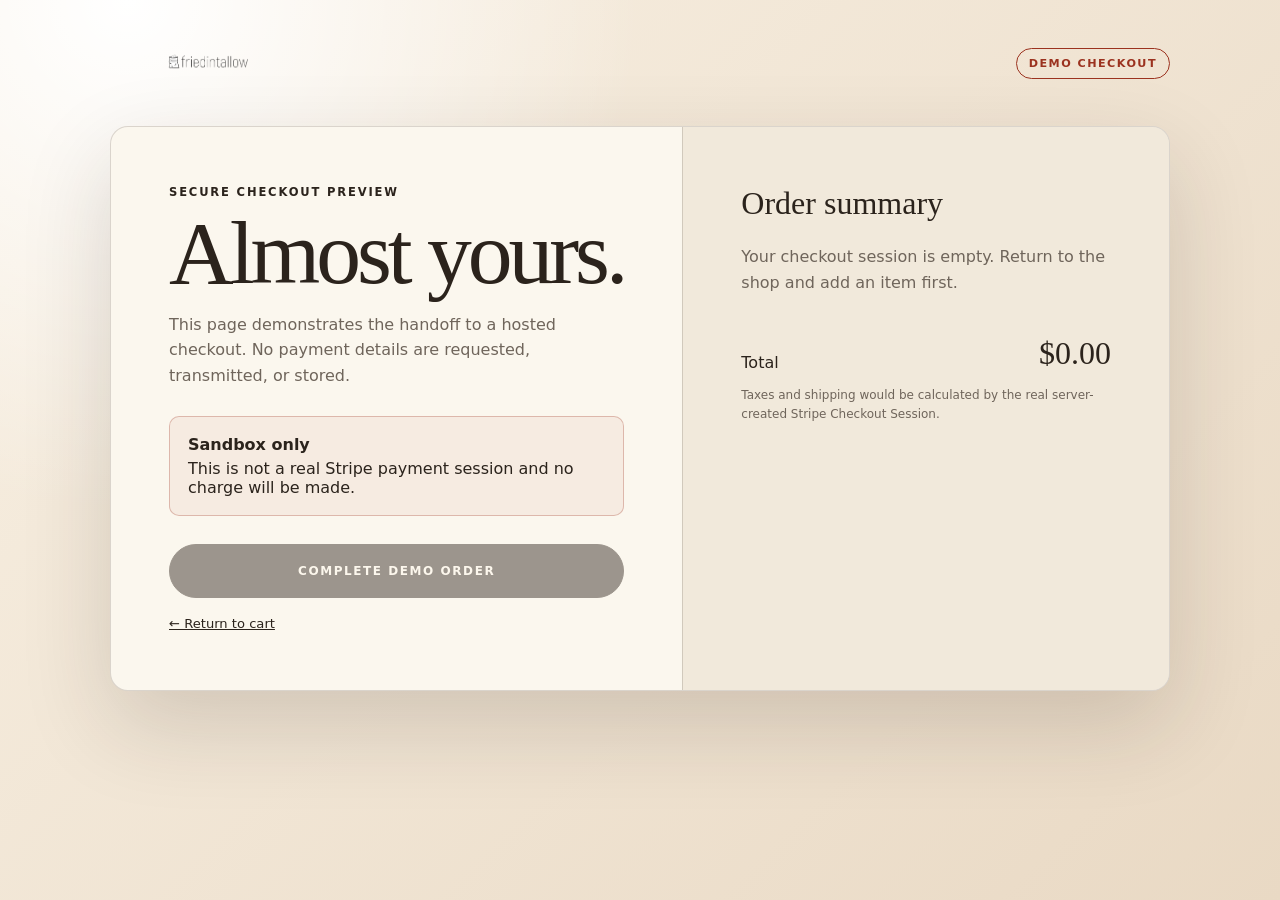
==== checkout.html @ 2d900c2c "Add dummy hosted checkout preview" ====
<!doctype html>
<html lang="en">
<head>
  <meta charset="utf-8">
  <meta name="viewport" content="width=device-width, initial-scale=1">
  <title>Demo Checkout | FriedIntallow</title>
  <link rel="icon" type="image/png" href="assets/friedintallow-logo-transparent.png">
  <style>
    :root { --cream:#f4ecdd; --paper:#fbf7ee; --ink:#2b231c; --muted:#6f655b; --line:rgba(43,35,28,.16); --brown:#2b2018; --rust:#9b321f; }
    * { box-sizing: border-box; }
    body { min-height:100vh; margin:0; color:var(--ink); background:radial-gradient(circle at 10% 0%,#fff,transparent 32rem),linear-gradient(135deg,#f8f0e3,#e9d9c4); font-family:Inter,ui-sans-serif,system-ui,-apple-system,BlinkMacSystemFont,"Segoe UI",sans-serif; }
    a { color:inherit; }
    .shell { width:min(1060px,calc(100% - 32px)); margin:0 auto; padding:34px 0 64px; }
    .topbar { display:flex; align-items:center; justify-content:space-between; gap:20px; margin-bottom:34px; }
    .logo { width:190px; height:54px; object-fit:contain; }
    .demo-badge { padding:8px 12px; border:1px solid var(--rust); border-radius:999px; color:var(--rust); font-size:.7rem; font-weight:800; letter-spacing:.13em; text-transform:uppercase; }
    .checkout { display:grid; grid-template-columns:minmax(0,1.08fr) minmax(340px,.92fr); overflow:hidden; border:1px solid var(--line); border-radius:18px; background:var(--paper); box-shadow:0 34px 90px rgba(43,32,24,.16); }
    .panel { padding:clamp(28px,5vw,58px); }
    .summary { background:rgba(229,215,196,.46); border-left:1px solid var(--line); }
    .eyebrow { margin:0 0 13px; font-size:.72rem; font-weight:800; letter-spacing:.16em; text-transform:uppercase; }
    h1 { max-width:520px; margin:0 0 18px; font-family:Georgia,"Times New Roman",serif; font-size:clamp(3rem,7vw,5.6rem); font-weight:400; line-height:.91; letter-spacing:-.045em; }
    h2 { margin:0 0 22px; font-family:Georgia,"Times New Roman",serif; font-size:2rem; font-weight:400; }
    .lede,.fine,.empty { color:var(--muted); line-height:1.6; }
    .notice { margin:28px 0; padding:18px; border:1px solid rgba(155,50,31,.28); border-radius:10px; background:rgba(155,50,31,.055); }
    .notice strong { display:block; margin-bottom:5px; }
    .button { width:100%; min-height:54px; border:1px solid var(--brown); border-radius:999px; background:var(--brown); color:#fff8ec; font:inherit; font-size:.75rem; font-weight:800; letter-spacing:.13em; text-transform:uppercase; cursor:pointer; }
    .button:disabled { opacity:.45; cursor:not-allowed; }
    .back { display:inline-block; margin-top:18px; font-size:.82rem; }
    .line { padding:15px 0; border-bottom:1px solid var(--line); }
    .line-head,.total { display:flex; justify-content:space-between; gap:18px; }
    .line strong { font-family:Georgia,"Times New Roman",serif; font-size:1.08rem; font-weight:400; }
    .line-detail { margin-top:6px; color:var(--muted); font-size:.78rem; line-height:1.45; }
    .total { align-items:end; padding-top:24px; }
    .total strong { font-family:Georgia,"Times New Roman",serif; font-size:2rem; font-weight:400; }
    .fine { margin:14px 0 0; font-size:.75rem; }
    @media(max-width:760px){ .shell{width:min(100% - 20px,620px);padding-top:18px}.checkout{grid-template-columns:1fr}.summary{border-left:0;border-top:1px solid var(--line)}.topbar{margin-bottom:18px}.logo{width:150px} }
  </style>
</head>
<body>
  <main class="shell">
    <header class="topbar">
      <a href="index.html" aria-label="Return to FriedIntallow"><img class="logo" src="assets/friedintallow-logo-transparent.png" alt="FriedIntallow"></a>
      <span class="demo-badge">Demo checkout</span>
    </header>
    <section class="checkout" aria-labelledby="checkout-title">
      <div class="panel">
        <p class="eyebrow">Secure checkout preview</p>
        <h1 id="checkout-title">Almost yours.</h1>
        <p class="lede">This page demonstrates the handoff to a hosted checkout. No payment details are requested, transmitted, or stored.</p>
        <div class="notice"><strong>Sandbox only</strong>This is not a real Stripe payment session and no charge will be made.</div>
        <button class="button" id="complete-order" type="button">Complete demo order</button>
        <a class="back" href="index.html">← Return to cart</a>
      </div>
      <aside class="panel summary" aria-labelledby="summary-title">
        <h2 id="summary-title">Order summary</h2>
        <div id="order-lines"></div>
        <div class="total"><span>Total</span><strong id="order-total">$0.00</strong></div>
        <p class="fine">Taxes and shipping would be calculated by the real server-created Stripe Checkout Session.</p>
      </aside>
    </section>
  </main>
  <script>
    const currency = new Intl.NumberFormat("en-US", { style: "currency", currency: "USD" });
    const lines = document.querySelector("#order-lines");
    const total = document.querySelector("#order-total");
    const completeButton = document.querySelector("#complete-order");
    let order = null;

    try { order = JSON.parse(sessionStorage.getItem("friedintallow-checkout") || "null"); } catch { order = null; }

    if (!order || !Number.isFinite(order.subtotal) || order.subtotal < 0) {
      lines.innerHTML = '<p class="empty">Your checkout session is empty. Return to the shop and add an item first.</p>';
      completeButton.disabled = true;
    } else {
      const bundleLines = (order.bundles || []).map((bundle) => `
        <div class="line">
          <div class="line-head"><strong>${bundle.size}-Bag Build Your Box</strong><span>${currency.format(bundle.price)}</span></div>
          <div class="line-detail">${bundle.flavors.map((flavor) => `${flavor.quantity} × ${flavor.name}`).join(" · ")}</div>
        </div>`).join("");
      const singleLines = (order.singles || []).map((item) => `
        <div class="line">
          <div class="line-head"><strong>${item.quantity} × ${item.name}</strong><span>${currency.format(item.price * item.quantity)}</span></div>
          <div class="line-detail">2.5 oz bag · ${currency.format(item.price)} each</div>
        </div>`).join("");
      lines.innerHTML = bundleLines + singleLines;
      total.textContent = currency.format(order.subtotal);
    }

    completeButton.addEventListener("click", () => {
      localStorage.removeItem("friedintallow-cart");
      localStorage.removeItem("friedintallow-bundles");
      sessionStorage.removeItem("friedintallow-checkout");
      window.location.assign("index.html?checkout=success");
    });
  </script>
</body>
</html>
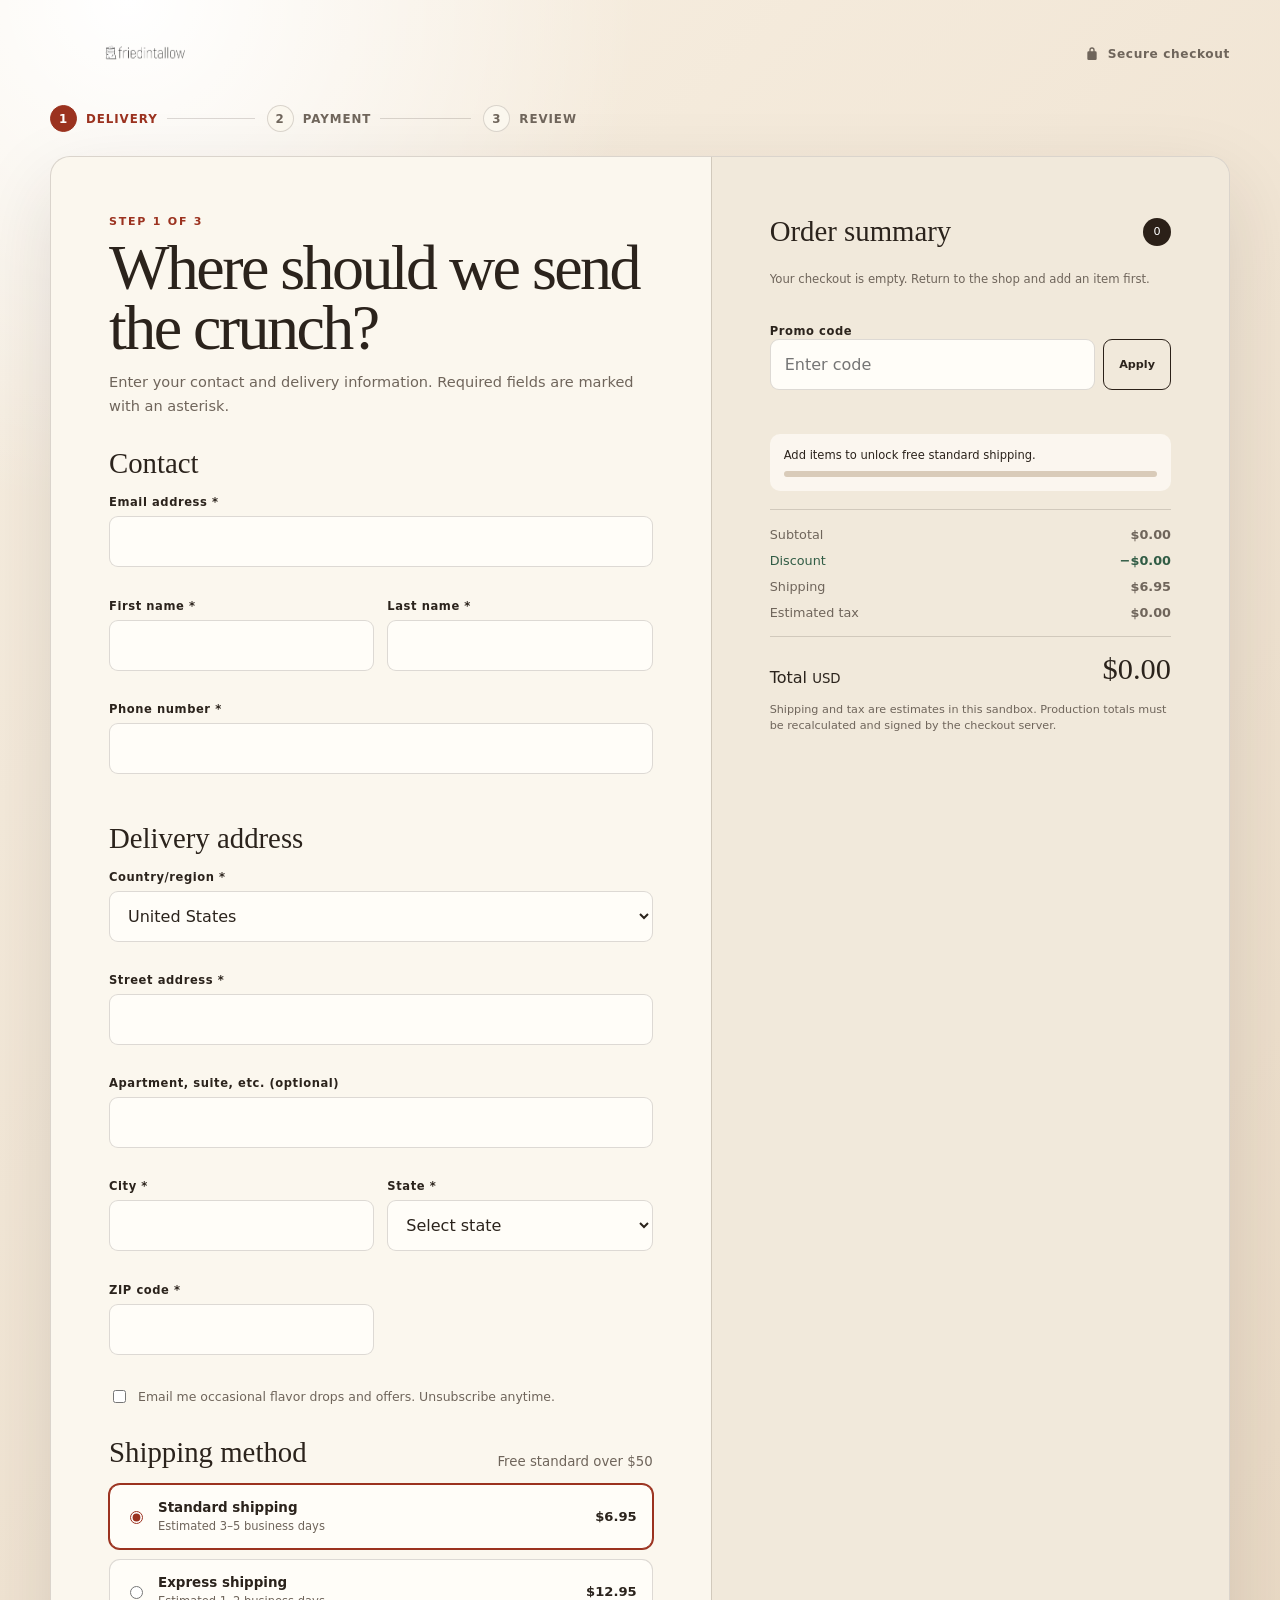
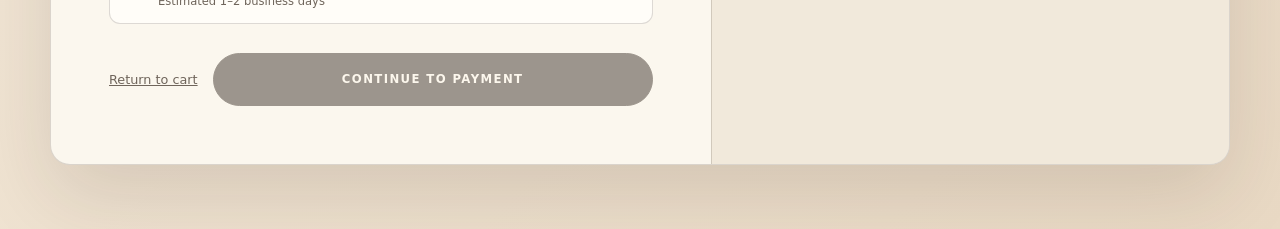
==== commit 639abf2e: "Build complete in-house checkout flow" ====
--- a/checkout.html
+++ b/checkout.html
@@ -3,95 +3,143 @@
 <head>
   <meta charset="utf-8">
   <meta name="viewport" content="width=device-width, initial-scale=1">
-  <title>Demo Checkout | FriedIntallow</title>
+  <meta name="theme-color" content="#f4ecdd">
+  <title>Secure Checkout | FriedIntallow</title>
   <link rel="icon" type="image/png" href="assets/friedintallow-logo-transparent.png">
   <style>
-    :root { --cream:#f4ecdd; --paper:#fbf7ee; --ink:#2b231c; --muted:#6f655b; --line:rgba(43,35,28,.16); --brown:#2b2018; --rust:#9b321f; }
-    * { box-sizing: border-box; }
-    body { min-height:100vh; margin:0; color:var(--ink); background:radial-gradient(circle at 10% 0%,#fff,transparent 32rem),linear-gradient(135deg,#f8f0e3,#e9d9c4); font-family:Inter,ui-sans-serif,system-ui,-apple-system,BlinkMacSystemFont,"Segoe UI",sans-serif; }
-    a { color:inherit; }
-    .shell { width:min(1060px,calc(100% - 32px)); margin:0 auto; padding:34px 0 64px; }
-    .topbar { display:flex; align-items:center; justify-content:space-between; gap:20px; margin-bottom:34px; }
-    .logo { width:190px; height:54px; object-fit:contain; }
-    .demo-badge { padding:8px 12px; border:1px solid var(--rust); border-radius:999px; color:var(--rust); font-size:.7rem; font-weight:800; letter-spacing:.13em; text-transform:uppercase; }
-    .checkout { display:grid; grid-template-columns:minmax(0,1.08fr) minmax(340px,.92fr); overflow:hidden; border:1px solid var(--line); border-radius:18px; background:var(--paper); box-shadow:0 34px 90px rgba(43,32,24,.16); }
-    .panel { padding:clamp(28px,5vw,58px); }
-    .summary { background:rgba(229,215,196,.46); border-left:1px solid var(--line); }
-    .eyebrow { margin:0 0 13px; font-size:.72rem; font-weight:800; letter-spacing:.16em; text-transform:uppercase; }
-    h1 { max-width:520px; margin:0 0 18px; font-family:Georgia,"Times New Roman",serif; font-size:clamp(3rem,7vw,5.6rem); font-weight:400; line-height:.91; letter-spacing:-.045em; }
-    h2 { margin:0 0 22px; font-family:Georgia,"Times New Roman",serif; font-size:2rem; font-weight:400; }
-    .lede,.fine,.empty { color:var(--muted); line-height:1.6; }
-    .notice { margin:28px 0; padding:18px; border:1px solid rgba(155,50,31,.28); border-radius:10px; background:rgba(155,50,31,.055); }
-    .notice strong { display:block; margin-bottom:5px; }
-    .button { width:100%; min-height:54px; border:1px solid var(--brown); border-radius:999px; background:var(--brown); color:#fff8ec; font:inherit; font-size:.75rem; font-weight:800; letter-spacing:.13em; text-transform:uppercase; cursor:pointer; }
-    .button:disabled { opacity:.45; cursor:not-allowed; }
-    .back { display:inline-block; margin-top:18px; font-size:.82rem; }
-    .line { padding:15px 0; border-bottom:1px solid var(--line); }
-    .line-head,.total { display:flex; justify-content:space-between; gap:18px; }
-    .line strong { font-family:Georgia,"Times New Roman",serif; font-size:1.08rem; font-weight:400; }
-    .line-detail { margin-top:6px; color:var(--muted); font-size:.78rem; line-height:1.45; }
-    .total { align-items:end; padding-top:24px; }
-    .total strong { font-family:Georgia,"Times New Roman",serif; font-size:2rem; font-weight:400; }
-    .fine { margin:14px 0 0; font-size:.75rem; }
-    @media(max-width:760px){ .shell{width:min(100% - 20px,620px);padding-top:18px}.checkout{grid-template-columns:1fr}.summary{border-left:0;border-top:1px solid var(--line)}.topbar{margin-bottom:18px}.logo{width:150px} }
+    :root{--cream:#f4ecdd;--paper:#fbf7ee;--ink:#2b231c;--muted:#6f655b;--line:rgba(43,35,28,.16);--brown:#2b2018;--rust:#9b321f;--green:#315c45;--error:#a52a1e;--shadow:0 30px 80px rgba(43,32,24,.13)}
+    *{box-sizing:border-box}html{scroll-behavior:smooth}body{min-height:100vh;margin:0;color:var(--ink);background:radial-gradient(circle at 10% 0%,#fff,transparent 32rem),linear-gradient(135deg,#f8f0e3,#e9d9c4);font-family:Inter,ui-sans-serif,system-ui,-apple-system,BlinkMacSystemFont,"Segoe UI",sans-serif}button,input,select{font:inherit}button{color:inherit}a{color:inherit}.shell{width:min(1180px,calc(100% - 36px));margin:0 auto;padding:25px 0 64px}
+    .topbar{display:flex;align-items:center;justify-content:space-between;gap:18px;margin-bottom:22px}.logo{width:184px;height:54px;object-fit:contain}.secure-note{display:flex;align-items:center;gap:8px;color:var(--muted);font-size:.76rem;font-weight:700;letter-spacing:.05em}.secure-note svg{width:16px}
+    .progress{display:grid;grid-template-columns:repeat(3,1fr);max-width:650px;margin:0 0 24px;padding:0;list-style:none}.progress li{position:relative;display:flex;align-items:center;gap:9px;color:var(--muted);font-size:.74rem;font-weight:800;letter-spacing:.08em;text-transform:uppercase}.progress li:not(:last-child)::after{content:"";height:1px;flex:1;margin-right:12px;background:var(--line)}.progress span{display:grid;place-items:center;width:27px;height:27px;border:1px solid var(--line);border-radius:50%;background:var(--paper)}.progress .active{color:var(--rust)}.progress .active span,.progress .done span{border-color:var(--rust);background:var(--rust);color:white}.progress .done span{font-size:0}.progress .done span::before{content:"✓";font-size:.78rem}
+    .checkout{display:grid;grid-template-columns:minmax(0,1.12fr) minmax(360px,.88fr);overflow:hidden;border:1px solid var(--line);border-radius:20px;background:var(--paper);box-shadow:var(--shadow)}.panel{padding:clamp(28px,4.8vw,58px)}.summary{border-left:1px solid var(--line);background:rgba(229,215,196,.46)}
+    .step[hidden]{display:none}.eyebrow{margin:0 0 10px;color:var(--rust);font-size:.69rem;font-weight:850;letter-spacing:.16em;text-transform:uppercase}h1{margin:0 0 12px;font-family:Georgia,"Times New Roman",serif;font-size:clamp(2.7rem,5vw,4.7rem);font-weight:400;line-height:.94;letter-spacing:-.04em}h2{margin:0;font-family:Georgia,"Times New Roman",serif;font-size:1.8rem;font-weight:400}.lede{margin:0 0 29px;color:var(--muted);font-size:.91rem;line-height:1.65}
+    .section-head{display:flex;align-items:end;justify-content:space-between;gap:18px;margin:30px 0 15px}.section-head:first-of-type{margin-top:0}.section-head small{color:var(--muted)}.grid{display:grid;grid-template-columns:1fr 1fr;gap:13px}.field{display:grid;gap:7px}.field.full{grid-column:1/-1}.field label,.group-label{font-size:.72rem;font-weight:800;letter-spacing:.05em}.field input,.field select,.promo-row input{width:100%;height:51px;padding:0 14px;border:1px solid var(--line);border-radius:9px;outline:0;background:#fffdf8;color:var(--ink);transition:border-color .18s,box-shadow .18s}.field input:focus,.field select:focus,.promo-row input:focus{border-color:var(--rust);box-shadow:0 0 0 3px rgba(155,50,31,.1)}.field input[aria-invalid="true"],.field select[aria-invalid="true"]{border-color:var(--error)}.error{min-height:1em;margin:0;color:var(--error);font-size:.7rem}.checkbox{display:flex;align-items:flex-start;gap:9px;margin-top:15px;color:var(--muted);font-size:.78rem;line-height:1.4}.checkbox input{margin-top:2px;accent-color:var(--rust)}
+    .shipping-options,.payment-options{display:grid;gap:10px}.option{position:relative;display:grid;grid-template-columns:auto 1fr auto;align-items:center;gap:12px;padding:15px;border:1px solid var(--line);border-radius:11px;background:#fffdf8;cursor:pointer}.option:has(input:checked){border-color:var(--rust);box-shadow:0 0 0 1px var(--rust)}.option input{accent-color:var(--rust)}.option strong{display:block;font-size:.84rem}.option small{display:block;margin-top:4px;color:var(--muted);font-size:.72rem}.option-price{font-size:.82rem;font-weight:800}.free{color:var(--green)}
+    .wallets{display:grid;grid-template-columns:1fr 1fr;gap:10px}.wallet{height:51px;border:1px solid #111;border-radius:9px;background:#111;color:#fff;font-weight:750;cursor:pointer}.wallet.google{background:#fff;color:#252525}.wallet.selected{outline:3px solid rgba(155,50,31,.28);border-color:var(--rust)}.or{display:flex;align-items:center;gap:12px;margin:20px 0;color:var(--muted);font-size:.7rem;text-transform:uppercase}.or::before,.or::after{content:"";height:1px;flex:1;background:var(--line)}.card-box{padding:18px;border:1px solid var(--line);border-radius:12px;background:rgba(255,253,248,.72)}.card-box.disabled{opacity:.5}.test-note{margin:0 0 16px;padding:11px 13px;border-radius:8px;background:#f2e8d9;color:var(--muted);font-size:.72rem;line-height:1.45}.card-icons{letter-spacing:.12em}.actions{display:flex;align-items:center;gap:15px;margin-top:29px}.button{min-height:53px;padding:0 25px;border:1px solid var(--brown);border-radius:999px;background:var(--brown);color:#fff8ec;font-size:.73rem;font-weight:850;letter-spacing:.12em;text-transform:uppercase;cursor:pointer}.button.primary{flex:1}.button.secondary{background:transparent;color:var(--ink)}.button:disabled{opacity:.45;cursor:not-allowed}.back-link{border:0;background:none;color:var(--muted);font-size:.8rem;text-decoration:underline;cursor:pointer}
+    .review-block{margin-top:20px;border:1px solid var(--line);border-radius:12px;overflow:hidden}.review-row{display:grid;grid-template-columns:90px 1fr auto;gap:12px;padding:16px;border-bottom:1px solid var(--line);font-size:.8rem;line-height:1.5}.review-row:last-child{border-bottom:0}.review-row>strong{font-size:.72rem;text-transform:uppercase;letter-spacing:.08em}.review-row span{color:var(--muted)}.edit{align-self:start;border:0;background:none;color:var(--rust);font-size:.72rem;font-weight:800;cursor:pointer}.terms{margin-top:18px;color:var(--muted);font-size:.7rem;line-height:1.5}
+    .summary-title{display:flex;align-items:center;justify-content:space-between;margin-bottom:18px}.summary-count{display:grid;place-items:center;min-width:28px;height:28px;padding:0 8px;border-radius:99px;background:var(--brown);color:white;font-size:.7rem}.order-lines{max-height:330px;overflow:auto;padding-right:4px}.line{padding:14px 0;border-bottom:1px solid var(--line)}.line-head,.money-row,.total{display:flex;justify-content:space-between;gap:18px}.line strong{font-family:Georgia,"Times New Roman",serif;font-size:1.04rem;font-weight:400}.line-detail{margin-top:5px;color:var(--muted);font-size:.73rem;line-height:1.45}.promo{margin:20px 0}.promo-row{display:grid;grid-template-columns:1fr auto;gap:8px}.promo-row button{padding:0 15px;border:1px solid var(--brown);border-radius:9px;background:transparent;font-size:.7rem;font-weight:800;cursor:pointer}.promo-message{min-height:18px;margin:6px 0 0;font-size:.69rem}.promo-message.success{color:var(--green)}.promo-message.failure{color:var(--error)}.totals{display:grid;gap:11px;padding-top:17px;border-top:1px solid var(--line)}.money-row{color:var(--muted);font-size:.8rem}.discount-row{color:var(--green)}.total{align-items:end;margin-top:5px;padding-top:15px;border-top:1px solid var(--line)}.total strong{font-family:Georgia,"Times New Roman",serif;font-size:1.9rem;font-weight:400}.shipping-meter{margin:18px 0;padding:14px;border-radius:10px;background:rgba(255,253,248,.7)}.shipping-meter p{margin:0 0 9px;font-size:.72rem}.meter{height:6px;overflow:hidden;border-radius:99px;background:#d9cbb9}.meter span{display:block;height:100%;border-radius:inherit;background:var(--green);transition:width .25s}.fine{margin:15px 0 0;color:var(--muted);font-size:.7rem;line-height:1.5}
+    .confirmation{text-align:center;padding:clamp(42px,7vw,82px)}.confirmation[hidden]{display:none}.checkmark{display:grid;place-items:center;width:68px;height:68px;margin:0 auto 22px;border-radius:50%;background:var(--green);color:white;font-size:2rem}.confirmation h1{max-width:none}.order-number{display:inline-block;margin:8px 0 24px;padding:10px 15px;border:1px solid var(--line);border-radius:99px;font-size:.75rem;font-weight:850;letter-spacing:.1em}.confirmation .lede{max-width:620px;margin:0 auto 25px}.confirmation-details{display:grid;grid-template-columns:repeat(3,1fr);gap:10px;max-width:690px;margin:0 auto 28px;text-align:left}.confirmation-card{padding:16px;border:1px solid var(--line);border-radius:10px;background:#fffdf8}.confirmation-card strong{display:block;margin-bottom:5px;font-size:.67rem;letter-spacing:.1em;text-transform:uppercase}.confirmation-card span{color:var(--muted);font-size:.78rem;line-height:1.45}
+    @media(max-width:800px){.shell{width:min(100% - 20px,650px);padding-top:14px}.topbar{margin-bottom:13px}.logo{width:150px}.secure-note{font-size:.68rem}.progress{margin-bottom:15px}.progress li{font-size:.62rem}.checkout{grid-template-columns:1fr}.summary{order:-1;border-left:0;border-bottom:1px solid var(--line)}.summary .order-lines,.summary .promo,.summary .totals,.summary .shipping-meter,.summary .fine{display:none}.summary.open .order-lines,.summary.open .promo,.summary.open .totals,.summary.open .shipping-meter,.summary.open .fine{display:grid}.summary{padding:18px 22px}.summary-title{margin:0;cursor:pointer}.summary.open .summary-title{margin-bottom:18px}.panel{padding:31px 23px}.grid{grid-template-columns:1fr}.field.full{grid-column:auto}.confirmation-details{grid-template-columns:1fr}.review-row{grid-template-columns:72px 1fr auto}}
+    @media(max-width:430px){.progress li{gap:5px;font-size:0}.progress span{font-size:.7rem}.wallets{grid-template-columns:1fr}.actions{align-items:stretch;flex-direction:column-reverse}.actions>*{width:100%}.button.primary{flex:auto}.review-row{grid-template-columns:1fr auto}.review-row>strong{grid-column:1/-1}}
   </style>
 </head>
 <body>
   <main class="shell">
     <header class="topbar">
       <a href="index.html" aria-label="Return to FriedIntallow"><img class="logo" src="assets/friedintallow-logo-transparent.png" alt="FriedIntallow"></a>
-      <span class="demo-badge">Demo checkout</span>
+      <span class="secure-note"><svg viewBox="0 0 24 24" aria-hidden="true"><path fill="currentColor" d="M17 8h-1V6a4 4 0 0 0-8 0v2H7a2 2 0 0 0-2 2v9a2 2 0 0 0 2 2h10a2 2 0 0 0 2-2v-9a2 2 0 0 0-2-2Zm-7-2a2 2 0 1 1 4 0v2h-4V6Z"/></svg> Secure checkout</span>
     </header>
-    <section class="checkout" aria-labelledby="checkout-title">
-      <div class="panel">
-        <p class="eyebrow">Secure checkout preview</p>
-        <h1 id="checkout-title">Almost yours.</h1>
-        <p class="lede">This page demonstrates the handoff to a hosted checkout. No payment details are requested, transmitted, or stored.</p>
-        <div class="notice"><strong>Sandbox only</strong>This is not a real Stripe payment session and no charge will be made.</div>
-        <button class="button" id="complete-order" type="button">Complete demo order</button>
-        <a class="back" href="index.html">← Return to cart</a>
+    <ol class="progress" aria-label="Checkout progress">
+      <li class="active" data-progress="1"><span>1</span>Delivery</li><li data-progress="2"><span>2</span>Payment</li><li data-progress="3"><span>3</span>Review</li>
+    </ol>
+    <section class="checkout" id="checkout-shell" aria-live="polite">
+      <div class="panel form-panel">
+        <form id="checkout-form" novalidate>
+          <section class="step" data-step="1">
+            <p class="eyebrow">Step 1 of 3</p><h1>Where should we send the crunch?</h1><p class="lede">Enter your contact and delivery information. Required fields are marked with an asterisk.</p>
+            <div class="section-head"><h2>Contact</h2></div>
+            <div class="grid">
+              <div class="field full"><label for="email">Email address *</label><input id="email" name="email" type="email" autocomplete="email" required><p class="error"></p></div>
+              <div class="field"><label for="first-name">First name *</label><input id="first-name" name="firstName" autocomplete="given-name" required><p class="error"></p></div>
+              <div class="field"><label for="last-name">Last name *</label><input id="last-name" name="lastName" autocomplete="family-name" required><p class="error"></p></div>
+              <div class="field full"><label for="phone">Phone number *</label><input id="phone" name="phone" type="tel" autocomplete="tel" inputmode="tel" required><p class="error"></p></div>
+            </div>
+            <div class="section-head"><h2>Delivery address</h2></div>
+            <div class="grid">
+              <div class="field full"><label for="country">Country/region *</label><select id="country" name="country" autocomplete="country" required><option value="US">United States</option></select><p class="error"></p></div>
+              <div class="field full"><label for="address">Street address *</label><input id="address" name="address" autocomplete="address-line1" required><p class="error"></p></div>
+              <div class="field full"><label for="address2">Apartment, suite, etc. (optional)</label><input id="address2" name="address2" autocomplete="address-line2"><p class="error"></p></div>
+              <div class="field"><label for="city">City *</label><input id="city" name="city" autocomplete="address-level2" required><p class="error"></p></div>
+              <div class="field"><label for="state">State *</label><select id="state" name="state" autocomplete="address-level1" required><option value="">Select state</option></select><p class="error"></p></div>
+              <div class="field"><label for="zip">ZIP code *</label><input id="zip" name="zip" autocomplete="postal-code" inputmode="numeric" maxlength="10" required><p class="error"></p></div>
+            </div>
+            <label class="checkbox"><input type="checkbox" name="marketing"> Email me occasional flavor drops and offers. Unsubscribe anytime.</label>
+            <div class="section-head"><h2>Shipping method</h2><small>Free standard over $50</small></div>
+            <div class="shipping-options">
+              <label class="option"><input type="radio" name="shipping" value="standard" checked><span><strong>Standard shipping</strong><small>Estimated 3–5 business days</small></span><span class="option-price" id="standard-price">$6.95</span></label>
+              <label class="option"><input type="radio" name="shipping" value="express"><span><strong>Express shipping</strong><small>Estimated 1–2 business days</small></span><span class="option-price">$12.95</span></label>
+            </div>
+            <div class="actions"><a class="back-link" href="index.html">Return to cart</a><button class="button primary" type="button" data-next="2">Continue to payment</button></div>
+          </section>
+          <section class="step" data-step="2" hidden>
+            <p class="eyebrow">Step 2 of 3</p><h1>Choose how to pay.</h1><p class="lede">Wallet and card controls are presented as a secure sandbox. No real payment will be processed yet.</p>
+            <div class="section-head"><h2>Express payment</h2></div>
+            <div class="wallets"><button class="wallet" type="button" data-wallet="Apple Pay"> Pay</button><button class="wallet google" type="button" data-wallet="Google Pay">G Pay</button></div>
+            <div class="or">or pay by card</div>
+            <div class="card-box" id="card-box">
+              <p class="test-note"><strong>Test mode:</strong> use 4242 4242 4242 4242, any future expiration date, and any three-digit security code. Never enter a real card here.</p>
+              <div class="grid">
+                <div class="field full"><label for="card-name">Name on card *</label><input id="card-name" name="cardName" autocomplete="cc-name"><p class="error"></p></div>
+                <div class="field full"><label for="card-number">Card number * <span class="card-icons">Visa · MC · Amex</span></label><input id="card-number" name="cardNumber" inputmode="numeric" autocomplete="off" maxlength="19" placeholder="4242 4242 4242 4242"><p class="error"></p></div>
+                <div class="field"><label for="card-expiry">Expiration *</label><input id="card-expiry" name="cardExpiry" inputmode="numeric" autocomplete="off" maxlength="5" placeholder="MM/YY"><p class="error"></p></div>
+                <div class="field"><label for="card-cvc">Security code *</label><input id="card-cvc" name="cardCvc" inputmode="numeric" autocomplete="off" maxlength="4" placeholder="CVC"><p class="error"></p></div>
+              </div>
+              <label class="checkbox"><input type="checkbox" name="billingSame" checked> Billing address is the same as the delivery address.</label>
+            </div>
+            <div class="actions"><button class="back-link" type="button" data-back="1">Back to delivery</button><button class="button primary" type="button" data-next="3">Review order</button></div>
+          </section>
+          <section class="step" data-step="3" hidden>
+            <p class="eyebrow">Step 3 of 3</p><h1>Review your order.</h1><p class="lede">Confirm your delivery and payment details before placing the test order.</p>
+            <div class="review-block">
+              <div class="review-row"><strong>Contact</strong><span id="review-contact"></span><button class="edit" type="button" data-back="1">Edit</button></div>
+              <div class="review-row"><strong>Ship to</strong><span id="review-address"></span><button class="edit" type="button" data-back="1">Edit</button></div>
+              <div class="review-row"><strong>Shipping</strong><span id="review-shipping"></span><button class="edit" type="button" data-back="1">Edit</button></div>
+              <div class="review-row"><strong>Payment</strong><span id="review-payment"></span><button class="edit" type="button" data-back="2">Edit</button></div>
+            </div>
+            <label class="checkbox"><input id="terms" type="checkbox" required> I confirm that the order and delivery information above are correct.</label>
+            <p class="terms">By placing your order, you agree to FriedIntallow’s store policies. This sandbox does not charge your payment method or transmit card details.</p>
+            <div class="actions"><button class="back-link" type="button" data-back="2">Back to payment</button><button class="button primary" id="place-order" type="button">Place test order · <span id="place-order-total">$0.00</span></button></div>
+          </section>
+        </form>
       </div>
-      <aside class="panel summary" aria-labelledby="summary-title">
-        <h2 id="summary-title">Order summary</h2>
-        <div id="order-lines"></div>
-        <div class="total"><span>Total</span><strong id="order-total">$0.00</strong></div>
-        <p class="fine">Taxes and shipping would be calculated by the real server-created Stripe Checkout Session.</p>
+      <aside class="panel summary" id="summary" aria-labelledby="summary-title">
+        <div class="summary-title" id="summary-toggle" role="button" tabindex="0" aria-expanded="false"><h2 id="summary-title">Order summary</h2><span class="summary-count" id="summary-count">0</span></div>
+        <div class="order-lines" id="order-lines"></div>
+        <div class="promo"><label class="group-label" for="promo-code">Promo code</label><div class="promo-row"><input id="promo-code" autocomplete="off" placeholder="Enter code"><button id="apply-promo" type="button">Apply</button></div><p class="promo-message" id="promo-message" aria-live="polite"></p></div>
+        <div class="shipping-meter"><p id="shipping-message">Add items to unlock free standard shipping.</p><div class="meter"><span id="shipping-progress" style="width:0"></span></div></div>
+        <div class="totals">
+          <div class="money-row"><span>Subtotal</span><strong id="subtotal">$0.00</strong></div>
+          <div class="money-row discount-row" id="discount-row" hidden><span>Discount</span><strong id="discount">−$0.00</strong></div>
+          <div class="money-row"><span>Shipping</span><strong id="shipping-total">$6.95</strong></div>
+          <div class="money-row"><span>Estimated tax</span><strong id="tax-total">$0.00</strong></div>
+          <div class="total"><span>Total <small>USD</small></span><strong id="order-total">$0.00</strong></div>
+        </div>
+        <p class="fine">Shipping and tax are estimates in this sandbox. Production totals must be recalculated and signed by the checkout server.</p>
       </aside>
+    </section>
+    <section class="checkout confirmation" id="confirmation" hidden aria-labelledby="confirmation-title">
+      <div class="checkmark" aria-hidden="true">✓</div><p class="eyebrow">Order confirmed</p><h1 id="confirmation-title">Thank you for your order.</h1><div class="order-number" id="order-number"></div><p class="lede" id="confirmation-message"></p>
+      <div class="confirmation-details"><div class="confirmation-card"><strong>Delivery</strong><span id="confirmation-address"></span></div><div class="confirmation-card"><strong>Shipping</strong><span id="confirmation-shipping"></span></div><div class="confirmation-card"><strong>Total</strong><span id="confirmation-total"></span></div></div>
+      <a class="button" href="index.html">Continue shopping</a>
     </section>
   </main>
   <script>
-    const currency = new Intl.NumberFormat("en-US", { style: "currency", currency: "USD" });
-    const lines = document.querySelector("#order-lines");
-    const total = document.querySelector("#order-total");
-    const completeButton = document.querySelector("#complete-order");
-    let order = null;
-
-    try { order = JSON.parse(sessionStorage.getItem("friedintallow-checkout") || "null"); } catch { order = null; }
-
-    if (!order || !Number.isFinite(order.subtotal) || order.subtotal < 0) {
-      lines.innerHTML = '<p class="empty">Your checkout session is empty. Return to the shop and add an item first.</p>';
-      completeButton.disabled = true;
-    } else {
-      const bundleLines = (order.bundles || []).map((bundle) => `
-        <div class="line">
-          <div class="line-head"><strong>${bundle.size}-Bag Build Your Box</strong><span>${currency.format(bundle.price)}</span></div>
-          <div class="line-detail">${bundle.flavors.map((flavor) => `${flavor.quantity} × ${flavor.name}`).join(" · ")}</div>
-        </div>`).join("");
-      const singleLines = (order.singles || []).map((item) => `
-        <div class="line">
-          <div class="line-head"><strong>${item.quantity} × ${item.name}</strong><span>${currency.format(item.price * item.quantity)}</span></div>
-          <div class="line-detail">2.5 oz bag · ${currency.format(item.price)} each</div>
-        </div>`).join("");
-      lines.innerHTML = bundleLines + singleLines;
-      total.textContent = currency.format(order.subtotal);
-    }
-
-    completeButton.addEventListener("click", () => {
-      localStorage.removeItem("friedintallow-cart");
-      localStorage.removeItem("friedintallow-bundles");
-      sessionStorage.removeItem("friedintallow-checkout");
-      window.location.assign("index.html?checkout=success");
-    });
+    const currency=new Intl.NumberFormat("en-US",{style:"currency",currency:"USD"});
+    const states={AL:"Alabama",AK:"Alaska",AZ:"Arizona",AR:"Arkansas",CA:"California",CO:"Colorado",CT:"Connecticut",DE:"Delaware",FL:"Florida",GA:"Georgia",HI:"Hawaii",ID:"Idaho",IL:"Illinois",IN:"Indiana",IA:"Iowa",KS:"Kansas",KY:"Kentucky",LA:"Louisiana",ME:"Maine",MD:"Maryland",MA:"Massachusetts",MI:"Michigan",MN:"Minnesota",MS:"Mississippi",MO:"Missouri",MT:"Montana",NE:"Nebraska",NV:"Nevada",NH:"New Hampshire",NJ:"New Jersey",NM:"New Mexico",NY:"New York",NC:"North Carolina",ND:"North Dakota",OH:"Ohio",OK:"Oklahoma",OR:"Oregon",PA:"Pennsylvania",RI:"Rhode Island",SC:"South Carolina",SD:"South Dakota",TN:"Tennessee",TX:"Texas",UT:"Utah",VT:"Vermont",VA:"Virginia",WA:"Washington",WV:"West Virginia",WI:"Wisconsin",WY:"Wyoming",DC:"District of Columbia"};
+    const taxRates={CA:.0725,NY:.04,TX:.0625,FL:.06,WA:.065,IL:.0625,PA:.06,MA:.0625,NJ:.06625,GA:.04,NC:.0475};
+    const promoCodes={CRUNCH10:{type:"percent",value:.10,label:"10% off"},WELCOME15:{type:"percent",value:.15,label:"15% off"},FREESHIP:{type:"shipping",value:0,label:"Free standard shipping"}};
+    const $=(selector)=>document.querySelector(selector);const form=$("#checkout-form");let order=null;let step=1;let promo=null;let paymentMethod="card";
+    try{order=JSON.parse(sessionStorage.getItem("friedintallow-checkout")||"null")}catch{order=null}
+    const validOrder=order&&Number.isFinite(order.subtotal)&&order.subtotal>=0&&Array.isArray(order.singles)&&Array.isArray(order.bundles);
+    $("#state").insertAdjacentHTML("beforeend",Object.entries(states).map(([code,name])=>`<option value="${code}">${name}</option>`).join(""));
+    function safe(value){return String(value??"").replace(/[&<>'"]/g,char=>({"&":"&amp;","<":"&lt;",">":"&gt;","'":"&#39;",'"':"&quot;"}[char]));}
+    function itemCount(){return validOrder?Number(order.bagCount)||order.singles.reduce((n,item)=>n+Number(item.quantity||0),0)+order.bundles.reduce((n,bundle)=>n+Number(bundle.size||0),0):0;}
+    function renderLines(){if(!validOrder){$("#order-lines").innerHTML='<p class="line-detail">Your checkout is empty. Return to the shop and add an item first.</p>';form.querySelectorAll("button[data-next],#place-order").forEach(button=>button.disabled=true);return;}const bundles=order.bundles.map(bundle=>`<div class="line"><div class="line-head"><strong>${safe(bundle.size)}-Bag Build Your Box</strong><span>${currency.format(Number(bundle.price)||0)}</span></div><div class="line-detail">${(bundle.flavors||[]).map(flavor=>`${safe(flavor.quantity)} × ${safe(flavor.name)}`).join(" · ")}</div></div>`).join("");const singles=order.singles.map(item=>`<div class="line"><div class="line-head"><strong>${safe(item.quantity)} × ${safe(item.name)}</strong><span>${currency.format((Number(item.price)||0)*(Number(item.quantity)||0))}</span></div><div class="line-detail">2.5 oz bag · ${currency.format(Number(item.price)||0)} each</div></div>`).join("");$("#order-lines").innerHTML=bundles+singles;$("#summary-count").textContent=itemCount();}
+    function selectedShipping(){return form.elements.shipping.value||"standard";}function discountAmount(){if(!promo||promo.type!=="percent")return 0;return order.subtotal*promo.value;}function standardIsFree(){return order.subtotal>=50||promo?.type==="shipping";}function totals(){const subtotal=validOrder?order.subtotal:0;const discount=discountAmount();const shipping=selectedShipping()==="express"?12.95:(standardIsFree()?0:6.95);const taxable=Math.max(0,subtotal-discount)+shipping;const tax=taxable*(taxRates[form.elements.state.value]||0);return{subtotal,discount,shipping,tax,total:Math.max(0,subtotal-discount)+shipping+tax};}
+    function updateTotals(){const value=totals();$("#subtotal").textContent=currency.format(value.subtotal);$("#discount").textContent=`−${currency.format(value.discount)}`;$("#discount-row").hidden=!value.discount;$("#shipping-total").textContent=value.shipping?currency.format(value.shipping):"Free";$("#tax-total").textContent=currency.format(value.tax);$("#order-total").textContent=currency.format(value.total);$("#place-order-total").textContent=currency.format(value.total);$("#standard-price").textContent=standardIsFree()?"Free":"$6.95";$("#standard-price").classList.toggle("free",standardIsFree());const remaining=Math.max(0,50-value.subtotal);$("#shipping-message").textContent=remaining?`You're ${currency.format(remaining)} away from free standard shipping.`:"You've unlocked free standard shipping.";$("#shipping-progress").style.width=`${Math.min(100,(value.subtotal/50)*100)}%`;}
+    function fieldError(input,message="This field is required."){input.setAttribute("aria-invalid","true");input.closest(".field")?.querySelector(".error")?.replaceChildren(message);return false;}function clearError(input){input.removeAttribute("aria-invalid");input.closest(".field")?.querySelector(".error")?.replaceChildren();}
+    function validateStep1(){let ok=true;["email","first-name","last-name","phone","address","city","state","zip"].forEach(id=>{const input=$("#"+id);clearError(input);if(!input.value.trim())ok=fieldError(input)&&ok;});const email=$("#email");if(email.value&&!/^\S+@\S+\.\S+$/.test(email.value))ok=fieldError(email,"Enter a valid email address.")&&ok;const zip=$("#zip");if(zip.value&&!/^\d{5}(-\d{4})?$/.test(zip.value))ok=fieldError(zip,"Enter a valid US ZIP code.")&&ok;const phone=$("#phone");if(phone.value&&phone.value.replace(/\D/g,"").length<10)ok=fieldError(phone,"Enter a valid phone number.")&&ok;if(!ok)form.querySelector('[aria-invalid="true"]')?.focus();return ok;}
+    function validateStep2(){if(paymentMethod!=="card")return true;let ok=true;const name=$("#card-name"),number=$("#card-number"),expiry=$("#card-expiry"),cvc=$("#card-cvc");[name,number,expiry,cvc].forEach(clearError);if(!name.value.trim())ok=fieldError(name)&&ok;if(number.value.replace(/\D/g,"")!=="4242424242424242")ok=fieldError(number,"Use the sandbox card number 4242 4242 4242 4242.")&&ok;if(!/^(0[1-9]|1[0-2])\/\d{2}$/.test(expiry.value))ok=fieldError(expiry,"Use MM/YY format.")&&ok;if(!/^\d{3,4}$/.test(cvc.value))ok=fieldError(cvc,"Enter a 3 or 4 digit code.")&&ok;if(!ok)form.querySelector('[aria-invalid="true"]')?.focus();return ok;}
+    function setStep(next){step=next;document.querySelectorAll(".step").forEach(section=>section.hidden=Number(section.dataset.step)!==step);document.querySelectorAll("[data-progress]").forEach(item=>{const number=Number(item.dataset.progress);item.classList.toggle("active",number===step);item.classList.toggle("done",number<step)});if(step===3)renderReview();scrollTo({top:0,behavior:"smooth"});}
+    function renderReview(){const data=new FormData(form);$("#review-contact").innerHTML=`${safe(data.get("email"))}<br>${safe(data.get("phone"))}`;$("#review-address").innerHTML=`${safe(data.get("firstName"))} ${safe(data.get("lastName"))}<br>${safe(data.get("address"))}${data.get("address2")?`, ${safe(data.get("address2"))}`:""}<br>${safe(data.get("city"))}, ${safe(data.get("state"))} ${safe(data.get("zip"))}`;$("#review-shipping").textContent=selectedShipping()==="express"?"Express · 1–2 business days":"Standard · 3–5 business days";$("#review-payment").textContent=paymentMethod==="card"?"Test card ending in 4242":paymentMethod;}
+    document.querySelectorAll("[data-next]").forEach(button=>button.addEventListener("click",()=>{const next=Number(button.dataset.next);if(step===1&&!validateStep1())return;if(step===2&&!validateStep2())return;setStep(next)}));document.querySelectorAll("[data-back]").forEach(button=>button.addEventListener("click",()=>setStep(Number(button.dataset.back))));
+    form.addEventListener("input",event=>{if(event.target.matches("input,select")){clearError(event.target);if(event.target.id==="state")updateTotals();}});form.addEventListener("change",event=>{if(event.target.name==="shipping"||event.target.id==="state")updateTotals();});
+    $("#card-number").addEventListener("input",event=>{event.target.value=event.target.value.replace(/\D/g,"").slice(0,16).replace(/(.{4})/g,"$1 ").trim()});$("#card-expiry").addEventListener("input",event=>{const digits=event.target.value.replace(/\D/g,"").slice(0,4);event.target.value=digits.length>2?`${digits.slice(0,2)}/${digits.slice(2)}`:digits});$("#card-cvc").addEventListener("input",event=>{event.target.value=event.target.value.replace(/\D/g,"").slice(0,4)});
+    document.querySelectorAll("[data-wallet]").forEach(button=>button.addEventListener("click",()=>{paymentMethod=button.dataset.wallet;document.querySelectorAll("[data-wallet]").forEach(item=>item.classList.toggle("selected",item===button));$("#card-box").classList.add("disabled")}));$("#card-box").addEventListener("click",()=>{paymentMethod="card";$("#card-box").classList.remove("disabled");document.querySelectorAll("[data-wallet]").forEach(item=>item.classList.remove("selected"))});
+    $("#apply-promo").addEventListener("click",()=>{const code=$("#promo-code").value.trim().toUpperCase();const message=$("#promo-message");if(promo){promo=null;message.textContent="Promo removed.";message.className="promo-message";$("#promo-code").disabled=false;$("#promo-code").value="";$("#apply-promo").textContent="Apply"}else if(promoCodes[code]){promo=promoCodes[code];message.textContent=`${code} applied — ${promo.label}.`;message.className="promo-message success";$("#promo-code").disabled=true;$("#apply-promo").textContent="Remove"}else{message.textContent="That promo code isn't valid.";message.className="promo-message failure"}updateTotals();});
+    function toggleSummary(){const expanded=$("#summary").classList.toggle("open");$("#summary-toggle").setAttribute("aria-expanded",String(expanded))}$("#summary-toggle").addEventListener("click",toggleSummary);$("#summary-toggle").addEventListener("keydown",event=>{if(event.key==="Enter"||event.key===" "){event.preventDefault();toggleSummary()}});
+    $("#place-order").addEventListener("click",()=>{if(!$("#terms").checked){$("#terms").focus();return}const button=$("#place-order");button.disabled=true;button.textContent="Processing securely…";setTimeout(()=>{const number=`FIT-${new Date().toISOString().slice(2,10).replace(/-/g,"")}-${Math.random().toString(36).slice(2,8).toUpperCase()}`;const data=new FormData(form),value=totals();$("#order-number").textContent=`Order ${number}`;$("#confirmation-message").textContent=`A confirmation receipt will be sent to ${data.get("email")}. This was a test order and no payment was charged.`;$("#confirmation-address").textContent=`${data.get("city")}, ${data.get("state")} ${data.get("zip")}`;$("#confirmation-shipping").textContent=selectedShipping()==="express"?"Express · 1–2 business days":"Standard · 3–5 business days";$("#confirmation-total").textContent=`${currency.format(value.total)} USD · Test payment`;localStorage.removeItem("friedintallow-cart");localStorage.removeItem("friedintallow-bundles");sessionStorage.removeItem("friedintallow-checkout");$("#checkout-shell").hidden=true;document.querySelector(".progress").hidden=true;$("#confirmation").hidden=false;scrollTo({top:0,behavior:"smooth"})},850)});
+    renderLines();updateTotals();
   </script>
 </body>
 </html>
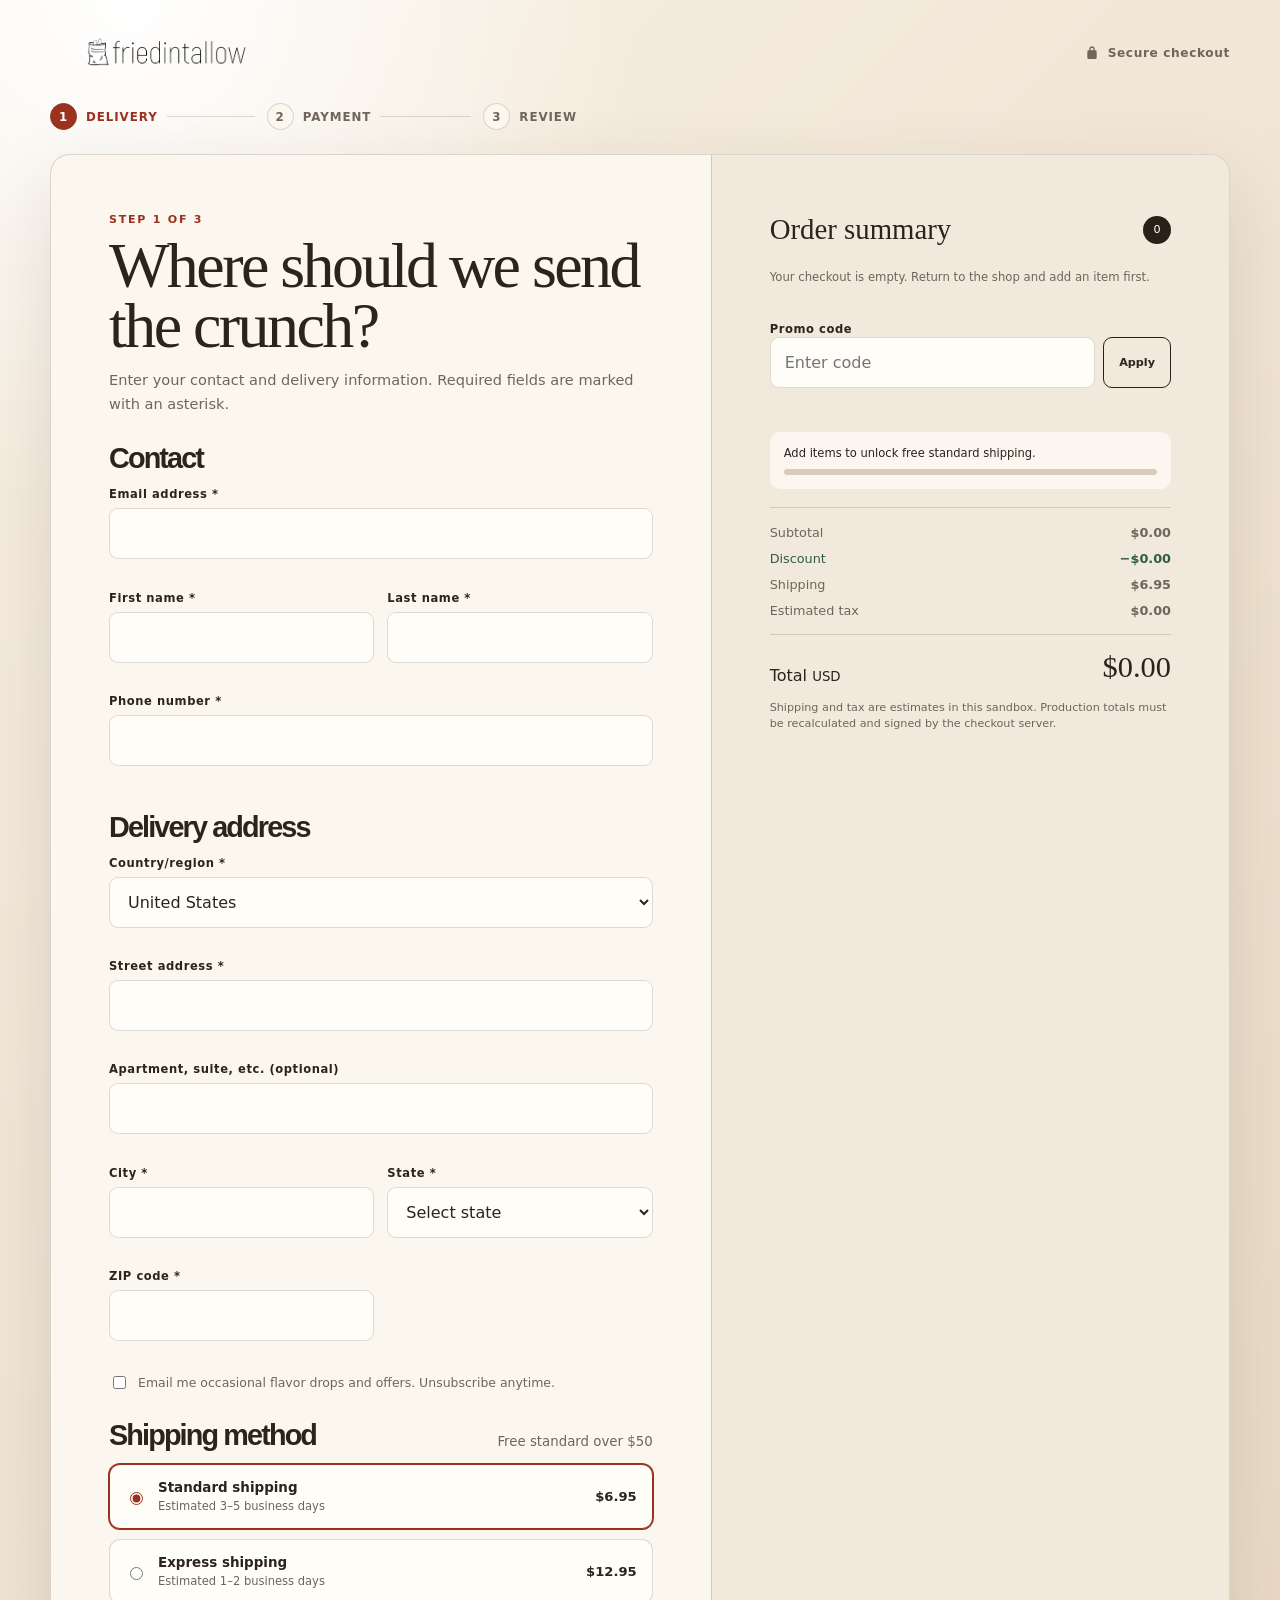
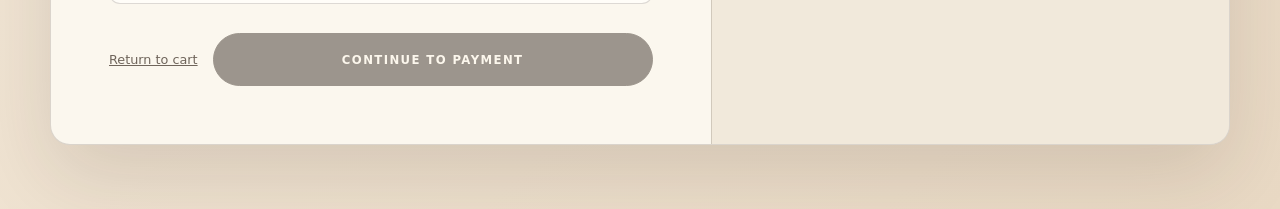
==== commit 28471b18: "Refresh FriedIntallow with playful CPG styling and six-flavor lineup" ====
--- a/checkout.html
+++ b/checkout.html
@@ -22,11 +22,15 @@
     @media(max-width:800px){.shell{width:min(100% - 20px,650px);padding-top:14px}.topbar{margin-bottom:13px}.logo{width:150px}.secure-note{font-size:.68rem}.progress{margin-bottom:15px}.progress li{font-size:.62rem}.checkout{grid-template-columns:1fr}.summary{order:-1;border-left:0;border-bottom:1px solid var(--line)}.summary .order-lines,.summary .promo,.summary .totals,.summary .shipping-meter,.summary .fine{display:none}.summary.open .order-lines,.summary.open .promo,.summary.open .totals,.summary.open .shipping-meter,.summary.open .fine{display:grid}.summary{padding:18px 22px}.summary-title{margin:0;cursor:pointer}.summary.open .summary-title{margin-bottom:18px}.panel{padding:31px 23px}.grid{grid-template-columns:1fr}.field.full{grid-column:auto}.confirmation-details{grid-template-columns:1fr}.review-row{grid-template-columns:72px 1fr auto}}
     @media(max-width:430px){.progress li{gap:5px;font-size:0}.progress span{font-size:.7rem}.wallets{grid-template-columns:1fr}.actions{align-items:stretch;flex-direction:column-reverse}.actions>*{width:100%}.button.primary{flex:auto}.review-row{grid-template-columns:1fr auto}.review-row>strong{grid-column:1/-1}}
   </style>
+    <style>.checkout-product{display:grid;grid-template-columns:64px minmax(0,1fr);align-items:center;gap:12px}.checkout-product>img{width:64px;height:74px;object-fit:cover;object-position:center;border-radius:8px;background:#eadcca}</style>
+  <link rel="stylesheet" href="assets/experience/site.css">
+  <script src="assets/experience/availability.js"></script>
+  <script src="assets/experience/site.js" defer></script>
 </head>
 <body>
   <main class="shell">
     <header class="topbar">
-      <a href="index.html" aria-label="Return to FriedIntallow"><img class="logo" src="assets/friedintallow-logo-transparent.png" alt="FriedIntallow"></a>
+      <a href="shop.html" aria-label="Return to FriedIntallow store"><img class="logo" src="assets/friedintallow-logo-transparent.png" alt="FriedIntallow"></a>
       <span class="secure-note"><svg viewBox="0 0 24 24" aria-hidden="true"><path fill="currentColor" d="M17 8h-1V6a4 4 0 0 0-8 0v2H7a2 2 0 0 0-2 2v9a2 2 0 0 0 2 2h10a2 2 0 0 0 2-2v-9a2 2 0 0 0-2-2Zm-7-2a2 2 0 1 1 4 0v2h-4V6Z"/></svg> Secure checkout</span>
     </header>
     <ol class="progress" aria-label="Checkout progress">
@@ -59,7 +63,7 @@
               <label class="option"><input type="radio" name="shipping" value="standard" checked><span><strong>Standard shipping</strong><small>Estimated 3–5 business days</small></span><span class="option-price" id="standard-price">$6.95</span></label>
               <label class="option"><input type="radio" name="shipping" value="express"><span><strong>Express shipping</strong><small>Estimated 1–2 business days</small></span><span class="option-price">$12.95</span></label>
             </div>
-            <div class="actions"><a class="back-link" href="index.html">Return to cart</a><button class="button primary" type="button" data-next="2">Continue to payment</button></div>
+            <div class="actions"><a class="back-link" href="shop.html">Return to cart</a><button class="button primary" type="button" data-next="2">Continue to payment</button></div>
           </section>
           <section class="step" data-step="2" hidden>
             <p class="eyebrow">Step 2 of 3</p><h1>Choose how to pay.</h1><p class="lede">Wallet and card controls are presented as a secure sandbox. No real payment will be processed yet.</p>
@@ -110,7 +114,7 @@
     <section class="checkout confirmation" id="confirmation" hidden aria-labelledby="confirmation-title">
       <div class="checkmark" aria-hidden="true">✓</div><p class="eyebrow">Order confirmed</p><h1 id="confirmation-title">Thank you for your order.</h1><div class="order-number" id="order-number"></div><p class="lede" id="confirmation-message"></p>
       <div class="confirmation-details"><div class="confirmation-card"><strong>Delivery</strong><span id="confirmation-address"></span></div><div class="confirmation-card"><strong>Shipping</strong><span id="confirmation-shipping"></span></div><div class="confirmation-card"><strong>Total</strong><span id="confirmation-total"></span></div></div>
-      <a class="button" href="index.html">Continue shopping</a>
+      <a class="button" href="shop.html">Continue shopping</a>
     </section>
   </main>
   <script>
@@ -118,13 +122,14 @@
     const states={AL:"Alabama",AK:"Alaska",AZ:"Arizona",AR:"Arkansas",CA:"California",CO:"Colorado",CT:"Connecticut",DE:"Delaware",FL:"Florida",GA:"Georgia",HI:"Hawaii",ID:"Idaho",IL:"Illinois",IN:"Indiana",IA:"Iowa",KS:"Kansas",KY:"Kentucky",LA:"Louisiana",ME:"Maine",MD:"Maryland",MA:"Massachusetts",MI:"Michigan",MN:"Minnesota",MS:"Mississippi",MO:"Missouri",MT:"Montana",NE:"Nebraska",NV:"Nevada",NH:"New Hampshire",NJ:"New Jersey",NM:"New Mexico",NY:"New York",NC:"North Carolina",ND:"North Dakota",OH:"Ohio",OK:"Oklahoma",OR:"Oregon",PA:"Pennsylvania",RI:"Rhode Island",SC:"South Carolina",SD:"South Dakota",TN:"Tennessee",TX:"Texas",UT:"Utah",VT:"Vermont",VA:"Virginia",WA:"Washington",WV:"West Virginia",WI:"Wisconsin",WY:"Wyoming",DC:"District of Columbia"};
     const taxRates={CA:.0725,NY:.04,TX:.0625,FL:.06,WA:.065,IL:.0625,PA:.06,MA:.0625,NJ:.06625,GA:.04,NC:.0475};
     const promoCodes={CRUNCH10:{type:"percent",value:.10,label:"10% off"},WELCOME15:{type:"percent",value:.15,label:"15% off"},FREESHIP:{type:"shipping",value:0,label:"Free standard shipping"}};
+    const productImages={"thai-chili":"thaichilimain.png?v=20260815-1","thai-lime":"thailimemain.png?v=20260815-1","black-pepper":"blackpeppermain.png?v=20260815-1","truffle":"trufflemain.png?v=20260815-1","tom-yum":"tomyummain.png?v=20260815-1","just-tallow":"just-tallow-hero.png"};
     const $=(selector)=>document.querySelector(selector);const form=$("#checkout-form");let order=null;let step=1;let promo=null;let paymentMethod="card";
     try{order=JSON.parse(sessionStorage.getItem("friedintallow-checkout")||"null")}catch{order=null}
     const validOrder=order&&Number.isFinite(order.subtotal)&&order.subtotal>=0&&Array.isArray(order.singles)&&Array.isArray(order.bundles);
     $("#state").insertAdjacentHTML("beforeend",Object.entries(states).map(([code,name])=>`<option value="${code}">${name}</option>`).join(""));
     function safe(value){return String(value??"").replace(/[&<>'"]/g,char=>({"&":"&amp;","<":"&lt;",">":"&gt;","'":"&#39;",'"':"&quot;"}[char]));}
     function itemCount(){return validOrder?Number(order.bagCount)||order.singles.reduce((n,item)=>n+Number(item.quantity||0),0)+order.bundles.reduce((n,bundle)=>n+Number(bundle.size||0),0):0;}
-    function renderLines(){if(!validOrder){$("#order-lines").innerHTML='<p class="line-detail">Your checkout is empty. Return to the shop and add an item first.</p>';form.querySelectorAll("button[data-next],#place-order").forEach(button=>button.disabled=true);return;}const bundles=order.bundles.map(bundle=>`<div class="line"><div class="line-head"><strong>${safe(bundle.size)}-Bag Build Your Box</strong><span>${currency.format(Number(bundle.price)||0)}</span></div><div class="line-detail">${(bundle.flavors||[]).map(flavor=>`${safe(flavor.quantity)} × ${safe(flavor.name)}`).join(" · ")}</div></div>`).join("");const singles=order.singles.map(item=>`<div class="line"><div class="line-head"><strong>${safe(item.quantity)} × ${safe(item.name)}</strong><span>${currency.format((Number(item.price)||0)*(Number(item.quantity)||0))}</span></div><div class="line-detail">2.5 oz bag · ${currency.format(Number(item.price)||0)} each</div></div>`).join("");$("#order-lines").innerHTML=bundles+singles;$("#summary-count").textContent=itemCount();}
+    function renderLines(){if(!validOrder){$("#order-lines").innerHTML='<p class="line-detail">Your checkout is empty. Return to the shop and add an item first.</p>';form.querySelectorAll("button[data-next],#place-order").forEach(button=>button.disabled=true);return;}const bundles=order.bundles.map(bundle=>`<div class="line"><div class="line-head"><strong>${safe(bundle.size)}-Bag Build Your Box</strong><span>${currency.format(Number(bundle.price)||0)}</span></div><div class="line-detail">${(bundle.flavors||[]).map(flavor=>`${safe(flavor.quantity)} × ${safe(flavor.name)}`).join(" · ")}</div></div>`).join("");const singles=order.singles.map(item=>{const image=item.image||productImages[item.id]||"";return`<div class="line checkout-product">${image?`<img src="${safe(image)}" alt="${safe(item.name)}">`:""}<div><div class="line-head"><strong>${safe(item.quantity)} × ${safe(item.name)}</strong><span>${currency.format((Number(item.price)||0)*(Number(item.quantity)||0))}</span></div><div class="line-detail">2.5 oz bag · ${currency.format(Number(item.price)||0)} each</div></div></div>`}).join("");$("#order-lines").innerHTML=bundles+singles;$("#summary-count").textContent=itemCount();}
     function selectedShipping(){return form.elements.shipping.value||"standard";}function discountAmount(){if(!promo||promo.type!=="percent")return 0;return order.subtotal*promo.value;}function standardIsFree(){return order.subtotal>=50||promo?.type==="shipping";}function totals(){const subtotal=validOrder?order.subtotal:0;const discount=discountAmount();const shipping=selectedShipping()==="express"?12.95:(standardIsFree()?0:6.95);const taxable=Math.max(0,subtotal-discount)+shipping;const tax=taxable*(taxRates[form.elements.state.value]||0);return{subtotal,discount,shipping,tax,total:Math.max(0,subtotal-discount)+shipping+tax};}
     function updateTotals(){const value=totals();$("#subtotal").textContent=currency.format(value.subtotal);$("#discount").textContent=`−${currency.format(value.discount)}`;$("#discount-row").hidden=!value.discount;$("#shipping-total").textContent=value.shipping?currency.format(value.shipping):"Free";$("#tax-total").textContent=currency.format(value.tax);$("#order-total").textContent=currency.format(value.total);$("#place-order-total").textContent=currency.format(value.total);$("#standard-price").textContent=standardIsFree()?"Free":"$6.95";$("#standard-price").classList.toggle("free",standardIsFree());const remaining=Math.max(0,50-value.subtotal);$("#shipping-message").textContent=remaining?`You're ${currency.format(remaining)} away from free standard shipping.`:"You've unlocked free standard shipping.";$("#shipping-progress").style.width=`${Math.min(100,(value.subtotal/50)*100)}%`;}
     function fieldError(input,message="This field is required."){input.setAttribute("aria-invalid","true");input.closest(".field")?.querySelector(".error")?.replaceChildren(message);return false;}function clearError(input){input.removeAttribute("aria-invalid");input.closest(".field")?.querySelector(".error")?.replaceChildren();}
--- a/assets/experience/site.css
+++ b/assets/experience/site.css
@@ -0,0 +1,133 @@
+/* Shared FriedIntallow identity and progressive motion. */
+:root {
+  --fit-red: #a32924;
+  --fit-yellow: #f8e9a5;
+  --fit-paper: #fff9e9;
+  --fit-ink: #38221e;
+  --fit-ease: cubic-bezier(.16, 1, .3, 1);
+}
+html { scroll-padding-top: 105px; }
+body { background-color: var(--fit-paper); }
+button, a { -webkit-tap-highlight-color: transparent; }
+:focus-visible { outline: 3px solid #b64422; outline-offset: 5px; }
+::selection { background: #a32924; color: #fff9e9; }
+.nav { border-bottom: 1px solid rgba(83,39,25,.15); }
+.nav-links a { transition: color .2s ease; }
+.nav-links a:hover { color: var(--fit-red); }
+.nav-links a[aria-current="page"] { text-decoration: underline; text-underline-offset: 7px; }
+.pill, .add, .shop-link, .cta a, .cart-button, .checkout-button, .bundle-add {
+  transition: transform .25s var(--fit-ease), box-shadow .25s ease, background .2s ease;
+}
+@media (hover:hover) {
+  .pill:hover, .add:hover, .shop-link:hover, .cta a:hover, .cart-button:hover, .checkout-button:hover, .bundle-add:not(:disabled):hover {
+    transform: translateY(-3px) rotate(-1deg);
+    box-shadow: 3px 5px 0 rgba(93,43,24,.22);
+  }
+  .product-image img, .related-card img, .chapter-media img { transition: transform .7s var(--fit-ease); }
+  .product:hover .product-image img, .related-card:hover img { transform: scale(1.055) rotate(-2deg); }
+  .chapter-media:hover img { transform: scale(1.035); }
+}
+.chapter-media { overflow: hidden; }
+.fit-enter { opacity: 1; }
+html.fit-motion .fit-enter {
+  opacity: 0;
+  transform: translateY(32px);
+  transition: opacity .75s ease, transform .85s var(--fit-ease);
+  transition-delay: var(--enter-delay, 0ms);
+}
+html.fit-motion .fit-enter.is-in { opacity: 1; transform: none; }
+html[data-motion="paused"] *, html[data-motion="paused"] *::before, html[data-motion="paused"] *::after { animation-play-state: paused !important; }
+html[data-motion="paused"] { scroll-behavior: auto; }
+.fit-progress { position: fixed; z-index: 160; top: 0; left: 0; width: 100%; height: 3px; background: var(--fit-red); transform: scaleX(0); transform-origin: left; pointer-events: none; }
+body:not(.fit-home) .hero h1, body:not(.fit-home) .section-head h2, body:not(.fit-home) .bundle-copy h2,
+body:not(.fit-home) .cta h2, body:not(.fit-home) .closing h2, body:not(.fit-home) .statement h2 {
+  font-family: "Arial Rounded MT Bold", "Arial Black", "Helvetica Neue", sans-serif;
+  font-weight: 900; letter-spacing: -.065em; line-height: .94;
+}
+body:not(.fit-home) .hero { background-color: var(--fit-yellow); }
+body:not(.fit-home) .hero-copy .eyebrow { font-weight: 800; }
+body:not(.fit-home) .hero-copy h1 { color: var(--fit-red); }
+body:not(.fit-home) .hero-copy .pill.solid, body:not(.fit-home) .shop-link, body:not(.fit-home) .cta a {
+  border-color: var(--fit-red); background: var(--fit-red); color: var(--fit-paper);
+}
+body:not(.fit-home) .product { border-radius: 20px; border-color: var(--card-accent,#a32924); background: var(--card-fill,#fff9e9); }
+
+
+body:not(.fit-home) .product .add { background: var(--card-accent,var(--fit-red)); border-color: var(--card-accent,var(--fit-red)); }
+body:not(.fit-home) .hero-media img { border-radius: 0 0 0 70px; }
+body:not(.fit-home) .hero-copy { background: var(--fit-yellow); }
+/* Story photography needs light text over its dark overlay. */
+body:not(.fit-home) .hero:has(> img) .hero-copy { background: transparent; }
+body:not(.fit-home) .hero:has(> img) h1 { color: #fff9e9; }
+@media(max-width:700px) {
+  body:not(.fit-home) .hero-media img { border-radius: 0 0 40px 40px; }
+}
+.nav .logo, .topbar .logo { width: 220px; height: 52px; object-fit: cover; object-position: 53% center; filter: none; }
+body:not(.fit-home) .shop-section { padding: 48px 4.5vw 58px; background: #fff9e9; }
+body:not(.fit-home) .shop-section .section-head { margin-bottom: 28px; }
+body:not(.fit-home) .shop-section .products { grid-template-columns: repeat(3,minmax(0,1fr)); gap: 22px; }
+body:not(.fit-home) .shop-section .product-image { aspect-ratio: 1; }
+body:not(.fit-home) .hero:has(.hero-media) { min-height: 510px; }
+body:not(.fit-home) .hero:has(.hero-media) .hero-copy { padding: 55px 5vw; }
+body:not(.fit-home) .hero:has(.hero-media) h1 { font-size: clamp(60px,7vw,104px); }
+body:not(.fit-home) .hero:has(.hero-media) .hero-media { min-height: 510px; max-height: 600px; }
+body:not(.fit-home) .hero:has(.hero-media) .hero-media img { object-fit: cover; }
+@media(max-width:900px) {
+  body:not(.fit-home) .shop-section .products { grid-template-columns: repeat(2,minmax(0,1fr)); gap: 14px; }
+  body:not(.fit-home) .hero:has(.hero-media) .hero-media { min-height: 320px; height: 48vw; max-height: 440px; }
+  .nav .logo, .topbar .logo { width: 180px; height: 46px; }
+}
+@media(max-width:520px) {
+  body:not(.fit-home) .shop-section { padding: 35px 14px 40px; }
+  body:not(.fit-home) .hero:has(.hero-media) .hero-copy { padding: 40px 22px; }
+  body:not(.fit-home) .hero:has(.hero-media) h1 { font-size: 64px; }
+  body:not(.fit-home) .hero:has(.hero-media) .hero-media { min-height: 280px; height: 280px; }
+  body:not(.fit-home) .shop-section .products { gap: 10px; }
+}
+@media(prefers-reduced-motion:reduce) {
+  html { scroll-behavior: auto !important; }
+  *, *::before, *::after { animation-duration: .01ms !important; animation-iteration-count: 1 !important; transition-duration: .01ms !important; }
+  html.fit-motion .fit-enter { opacity: 1; transform: none; }
+}
+
+/* One flavor, one color, across every product grid. */
+[data-flavor="thai-chili"] { --card-fill:#f6cec1; --card-accent:#982b24; --card-tag:"SWEET HEAT"; }
+[data-flavor="thai-lime"] { --card-fill:#dfebb6; --card-accent:#36532b; --card-tag:"CITRUS KICK"; }
+[data-flavor="black-pepper"] { --card-fill:#e2dfd6; --card-accent:#443b34; --card-tag:"THE BOLD CLASSIC"; }
+[data-flavor="truffle"] { --card-fill:#e5d5ee; --card-accent:#613d75; --card-tag:"A LITTLE EXTRA"; }
+[data-flavor="tom-yum"] { --card-fill:#f6d1a5; --card-accent:#9c3d1e; --card-tag:"TANGY & AROMATIC"; }
+[data-flavor="just-tallow"] { --card-fill:#f4e9c6; --card-accent:#775c28; --card-tag:"JUST THE GOOD STUFF"; }
+.product[data-flavor] .product-image { background:transparent; }
+.product[data-flavor] .product-image img { mix-blend-mode:multiply; border-radius:12px; }
+.product[data-flavor] h3 { color:var(--card-accent); font-family:"Arial Black",Arial,sans-serif; font-size:22px; font-weight:900; letter-spacing:-.045em; }
+.product[data-flavor] .product-price { color:var(--card-accent); }
+@media(max-width:520px){.product[data-flavor] h3{font-size:18px}}
+/* Let photography, color, and readable type do the work. */
+body:not(.fit-home) .product{padding:16px;border:0;border-radius:14px;box-shadow:none}
+.product[data-flavor] .product-copy{font-size:14px;line-height:1.5;min-height:42px}
+.product[data-flavor] .product-price{font-size:15px}
+.product[data-flavor] .add{font-size:12px;min-height:47px;letter-spacing:.035em}
+.product[data-flavor] .nutrition-link{font-size:11px;letter-spacing:.025em}
+body:not(.fit-home) .bundle-section{background:#a32924;color:#fff9e9}
+body:not(.fit-home) .bundle-section .bundle-media{background:#f8e9a5;padding:40px}
+body:not(.fit-home) .bundle-section .bundle-media::before{display:none}
+body:not(.fit-home) .bundle-section .bundle-media img{width:100%;max-width:100%;border-radius:40% 40% 12px 12px;mix-blend-mode:multiply;filter:none}
+body:not(.fit-home) .bundle-section .bundle-builder{border:0;border-radius:0}
+body:not(.fit-home) .bundle-section .bundle-head{padding-inline:0;border-bottom:1px solid #fff9e950}
+body:not(.fit-home) .bundle-section .bundle-head strong{font-size:16px}
+body:not(.fit-home) .bundle-section .bundle-progress{font-size:14px;color:#fff9e9}
+body:not(.fit-home) .bundle-section .flavor span{font-size:14px}
+body:not(.fit-home) .bundle-section .bundle-copy > p:not(.eyebrow){font-size:16px;color:#fff9e9}
+body:not(.fit-home) .bundle-section .plan span{font-size:15px}
+body:not(.fit-home) .bundle-section .bundle-add{font-size:13px;letter-spacing:0}
+body:not(.fit-home) .bundle-section .reset{font-size:13px;color:#fff9e9}
+.nav-links{font-size:12px;letter-spacing:.035em}
+body:not(.fit-home) .announcement{font-size:11px;letter-spacing:.04em}
+body:not(.fit-home) .hero-copy .eyebrow{display:none}
+body:not(.fit-home) .hero-copy p:not(.eyebrow){font-size:17px}
+@media(max-width:520px){
+ body:not(.fit-home) .product{padding:10px}
+ .product[data-flavor] .product-copy{font-size:13px;min-height:60px}
+ .product[data-flavor] .product-price{font-size:13px}
+ .product[data-flavor] .add{font-size:11px;letter-spacing:0}
+}
